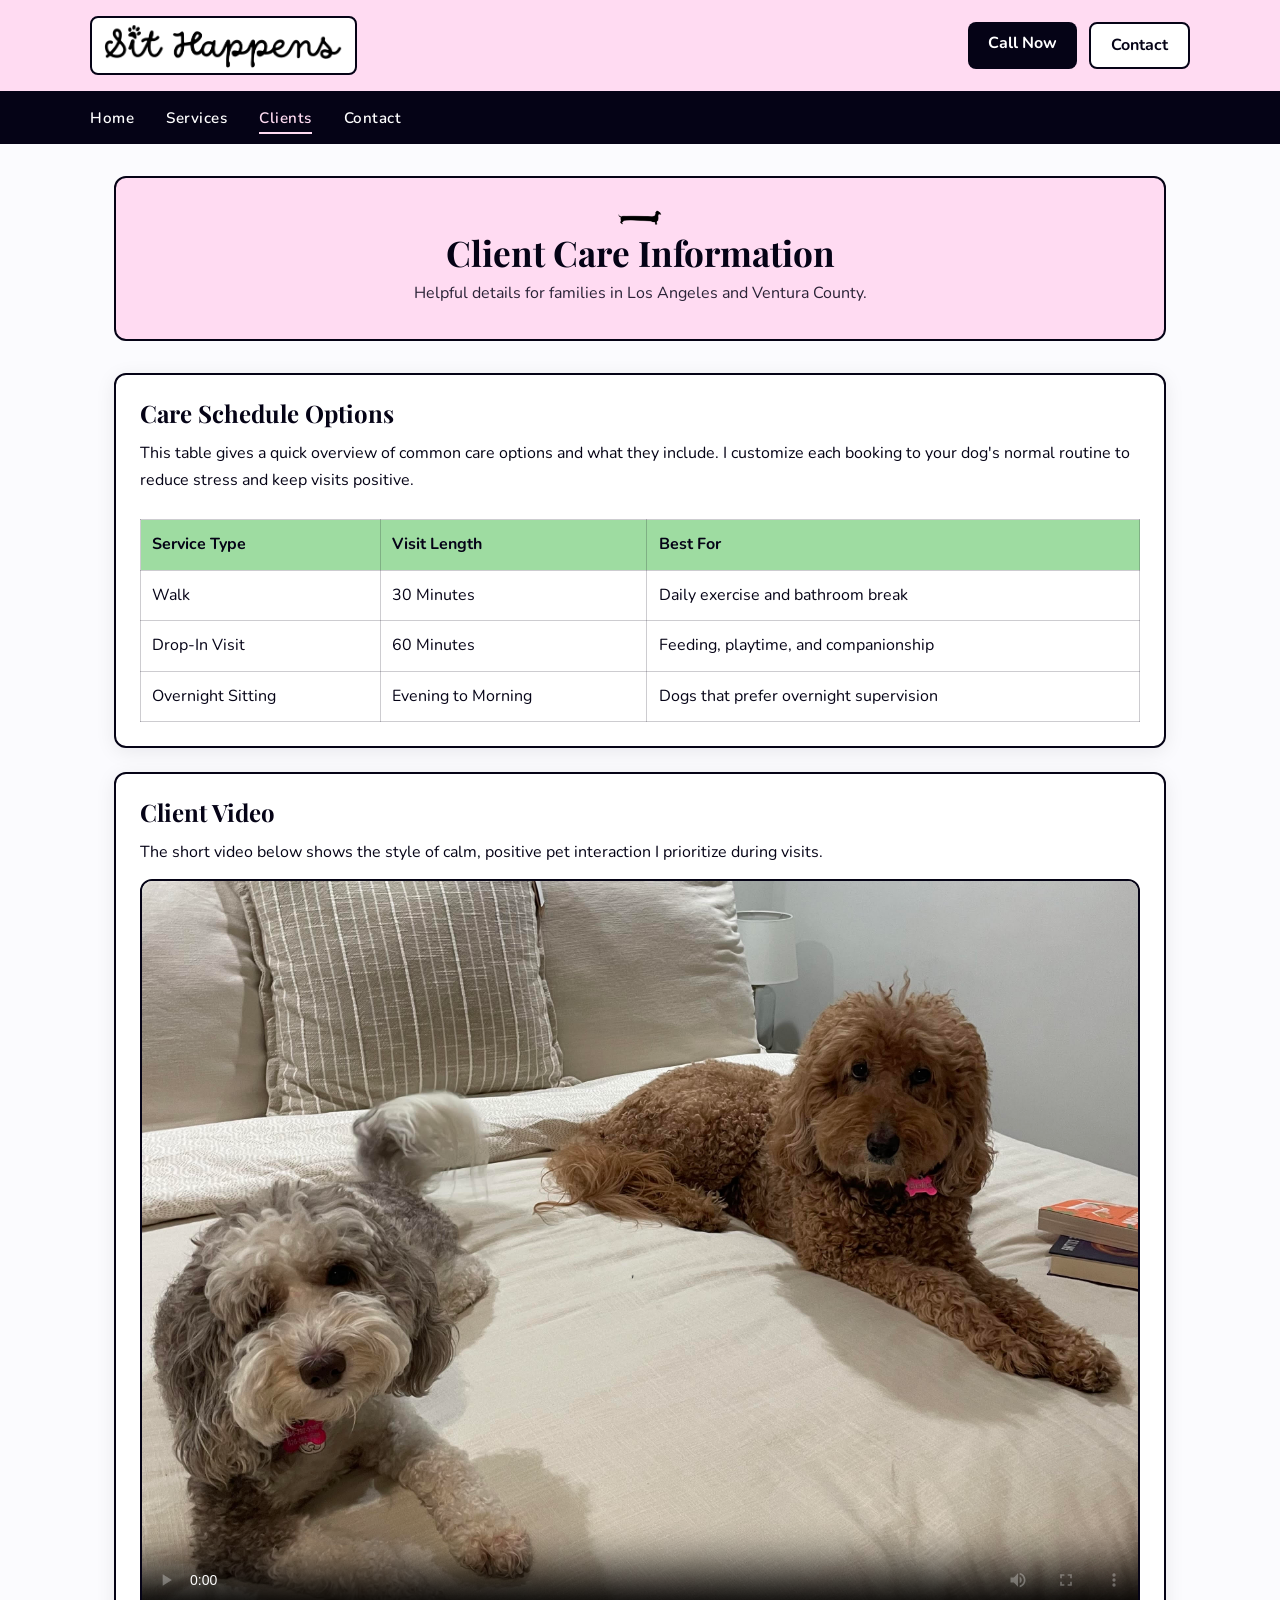
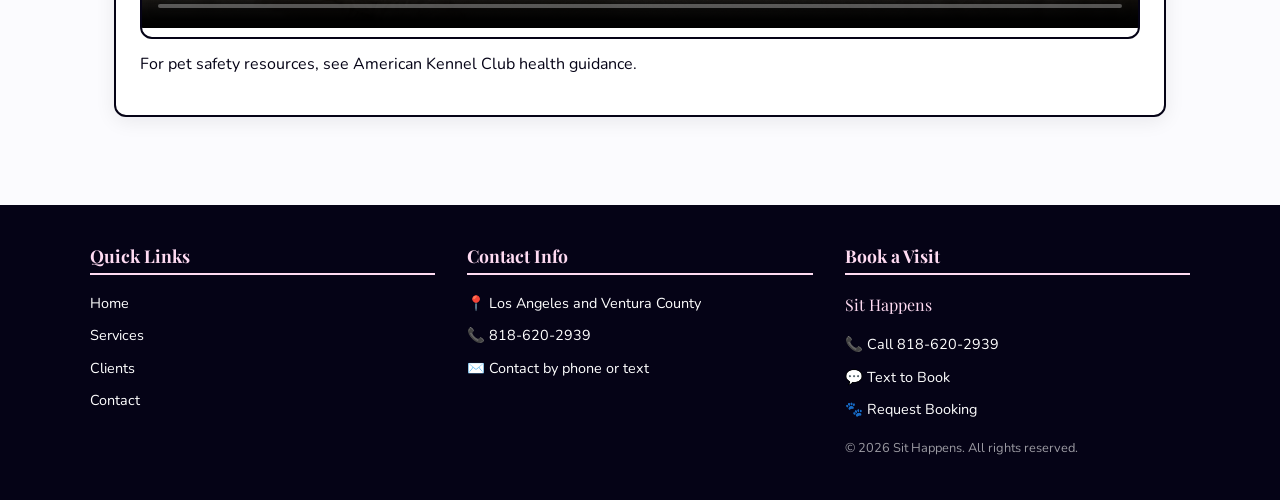
==== clients.html @ eb45d0ac "Sit Happens Files" ====
<!DOCTYPE html>
<html lang="en">
<head>
  <meta charset="UTF-8" />
  <meta name="viewport" content="width=device-width, initial-scale=1.0" />
  <meta name="description" content="Client information, care schedule options, and a short care video from Sit Happens." />
  <meta name="keywords" content="dog care schedule, pet client info, dog sitting plans" />
  <meta name="author" content="Reilly Kelly" />
  <title>Clients | Sit Happens</title>
  <link rel="stylesheet" href="styles.css" />
  <link href="https://fonts.googleapis.com/css2?family=Playfair+Display:wght@400;700&family=Nunito:wght@400;600;700&display=swap" rel="stylesheet" />
</head>
<body>

  <header class="site-header">
    <div class="header-inner">
      <a class="logo" href="index.html" aria-label="Sit Happens Home">
        <img src="sit happens logo.png" alt="Sit Happens logo" class="logo-main" />
      </a>
      <nav class="header-nav">
        <a href="tel:8186202939" class="btn-primary">Call Now</a>
        <a href="contact.html" class="btn-secondary">Contact</a>
      </nav>
    </div>
  </header>

  <nav class="main-nav">
    <ul>
      <li><a href="index.html">Home</a></li>
      <li><a href="services.html">Services</a></li>
      <li><a href="clients.html" class="active">Clients</a></li>
      <li><a href="contact.html">Contact</a></li>
    </ul>
  </nav>

  <main class="subpage-main">
    <section class="subpage-hero">
      <img src="dog logo.png" alt="Sit Happens dog logo" class="page-hero-logo" />
      <h1>Client Care Information</h1>
      <p>Helpful details for families in Los Angeles and Ventura County.</p>
    </section>

    <section class="content-section">
      <h2>Care Schedule Options</h2>
      <p>
        This table gives a quick overview of common care options and what they include. I customize each booking
        to your dog's normal routine to reduce stress and keep visits positive.
      </p>

      <div class="table-wrap">
        <table class="info-table">
          <thead>
            <tr>
              <th>Service Type</th>
              <th>Visit Length</th>
              <th>Best For</th>
            </tr>
          </thead>
          <tbody>
            <tr>
              <td>Walk</td>
              <td>30 Minutes</td>
              <td>Daily exercise and bathroom break</td>
            </tr>
            <tr>
              <td>Drop-In Visit</td>
              <td>60 Minutes</td>
              <td>Feeding, playtime, and companionship</td>
            </tr>
            <tr>
              <td>Overnight Sitting</td>
              <td>Evening to Morning</td>
              <td>Dogs that prefer overnight supervision</td>
            </tr>
          </tbody>
        </table>
      </div>
    </section>

    <section class="content-section">
      <h2>Client Video</h2>
      <p>
        The short video below shows the style of calm, positive pet interaction I prioritize during visits.
      </p>
      <div class="video-wrap">
        <video controls width="100%" poster="bella and lexi.jpg">
          <source src="https://upload.wikimedia.org/wikipedia/commons/transcoded/4/43/Dog_running_and_playing_in_the_snow.webm/Dog_running_and_playing_in_the_snow.webm.360p.vp9.webm" type="video/webm" />
          <source src="https://interactive-examples.mdn.mozilla.net/media/cc0-videos/flower.mp4" type="video/mp4" />
          Your browser does not support the video tag.
        </video>
      </div>
      <p>
        For pet safety resources, see
        <a href="https://www.akc.org/expert-advice/health/" target="_blank" rel="noopener">American Kennel Club health guidance</a>.
      </p>
    </section>
  </main>

  <footer class="site-footer">
    <div class="footer-inner">
      <div class="footer-col">
        <h4>Quick Links</h4>
        <ul>
          <li><a href="index.html">Home</a></li>
          <li><a href="services.html">Services</a></li>
          <li><a href="clients.html">Clients</a></li>
          <li><a href="contact.html">Contact</a></li>
        </ul>
      </div>

      <div class="footer-col">
        <h4>Contact Info</h4>
        <ul>
          <li>📍 Los Angeles and Ventura County</li>
          <li>📞 818-620-2939</li>
          <li>✉️ Contact by phone or text</li>
        </ul>
      </div>

      <div class="footer-col">
        <h4>Book a Visit</h4>
        <div class="footer-brand">
          <p class="footer-brand-text">Sit Happens</p>
        </div>
        <div class="social-links">
          <a href="tel:8186202939">📞 Call 818-620-2939</a>
          <a href="sms:8186202939">💬 Text to Book</a>
          <a href="contact.html">🐾 Request Booking</a>
        </div>
        <p class="copyright">&copy; 2026 Sit Happens. All rights reserved.</p>
      </div>
    </div>
  </footer>

</body>
</html>
---- styles.css ----
/* ============================================
   Sit Happens - Main Stylesheet
   CIS 300 | Reilly Kelly | rfkelly
   ============================================ */

/* ---- CSS VARIABLES (from realtimecolors.com) ---- */
:root {
  --text: #050316;
  --background: #fbfbfe;
  --primary: #ffdbf2;
  --secondary: #9edca1;
  --accent: #ffffff;

  /* Additional custom variables */
  --font-display: 'Playfair Display', serif;
  --font-body: 'Nunito', sans-serif;
  --shadow: 0 4px 20px rgba(5, 3, 22, 0.08);
  --radius: 12px;
  --max-width: 1100px;
}

/* ---- RESET & BASE ---- */
*, *::before, *::after {
  box-sizing: border-box;
  margin: 0;
  padding: 0;
}

body {
  font-family: var(--font-body);
  background-color: var(--background);
  color: var(--text);
  line-height: 1.7;
  font-size: 1rem;
}

a {
  color: inherit;
  text-decoration: none;
}

ul {
  list-style: none;
}

img {
  max-width: 100%;
  display: block;
  border-radius: var(--radius);
}

h1, h2, h3, h4 {
  font-family: var(--font-display);
  line-height: 1.2;
}

/* ---- HEADER ---- */
.site-header {
  background-color: var(--primary);
  padding: 1rem 2rem;
  border-bottom: 2px solid var(--text);
}

.header-inner {
  max-width: var(--max-width);
  margin: 0 auto;
  display: flex;
  align-items: center;
  justify-content: space-between;
}

.logo {
  border: 2px solid var(--text);
  padding: 0.35rem 0.75rem;
  border-radius: 8px;
  background: var(--accent);
  display: inline-flex;
  align-items: center;
}

.logo-main {
  height: 44px;
  width: auto;
  display: block;
}

.header-nav {
  display: flex;
  gap: 0.75rem;
}

/* ---- BUTTONS ---- */
.btn-primary {
  background-color: var(--text);
  color: var(--accent);
  padding: 0.5rem 1.25rem;
  border-radius: 8px;
  font-weight: 700;
  font-family: var(--font-body);
  transition: opacity 0.2s;
  display: inline-block;
}

.btn-primary:hover {
  opacity: 0.85;
}

.btn-secondary {
  background-color: var(--accent);
  color: var(--text);
  padding: 0.5rem 1.25rem;
  border-radius: 8px;
  border: 2px solid var(--text);
  font-weight: 700;
  font-family: var(--font-body);
  transition: background-color 0.2s;
  display: inline-block;
}

.btn-secondary:hover {
  background-color: var(--secondary);
}

.btn-outline {
  background-color: transparent;
  color: var(--text);
  padding: 0.5rem 1.25rem;
  border-radius: 8px;
  border: 2px solid var(--text);
  font-weight: 700;
  font-family: var(--font-body);
  transition: background-color 0.2s;
  display: inline-block;
}

.btn-outline:hover {
  background-color: var(--secondary);
}

/* ---- NAVIGATION ---- */
.main-nav {
  background-color: var(--text);
  padding: 0.75rem 2rem;
}

.main-nav ul {
  max-width: var(--max-width);
  margin: 0 auto;
  display: flex;
  gap: 2rem;
  flex-wrap: wrap;
}

.main-nav a {
  color: var(--accent);
  font-weight: 600;
  font-size: 0.95rem;
  letter-spacing: 0.5px;
  padding: 0.25rem 0;
  border-bottom: 2px solid transparent;
  transition: border-color 0.2s;
}

.main-nav a:hover,
.main-nav a.active {
  border-bottom: 2px solid var(--primary);
  color: var(--primary);
}

.subpage-main {
  max-width: var(--max-width);
  margin: 0 auto;
  padding: 2rem 1.5rem;
}

.subpage-hero {
  background-color: var(--primary);
  border: 2px solid var(--text);
  border-radius: var(--radius);
  text-align: center;
  padding: 2rem 1.25rem;
  margin-bottom: 2rem;
}

.subpage-hero h1 {
  font-size: 2.2rem;
  margin-bottom: 0.35rem;
}

.subpage-hero p {
  font-size: 1rem;
  opacity: 0.85;
}

.page-hero-logo {
  width: 44px;
  height: auto;
  margin: 0 auto 0.45rem;
  display: block;
}

.content-section {
  background-color: var(--accent);
  border: 2px solid var(--text);
  border-radius: var(--radius);
  padding: 1.5rem;
  margin-bottom: 1.5rem;
  box-shadow: var(--shadow);
}

.content-section h2 {
  margin-bottom: 0.75rem;
}

.content-section p {
  margin-bottom: 0.8rem;
}

.table-wrap {
  overflow-x: auto;
}

.info-table {
  width: 100%;
  border-collapse: collapse;
  margin-top: 0.75rem;
}

.info-table th,
.info-table td {
  border: 1px solid rgba(5, 3, 22, 0.2);
  padding: 0.7rem;
  text-align: left;
}

.info-table th {
  background-color: var(--secondary);
}

.video-wrap {
  border: 2px solid var(--text);
  border-radius: var(--radius);
  overflow: hidden;
  margin: 0.75rem 0;
}

.contact-form {
  display: grid;
  gap: 0.55rem;
}

.contact-form label {
  font-weight: 700;
}

.contact-form input,
.contact-form select,
.contact-form textarea {
  width: 100%;
  border: 2px solid rgba(5, 3, 22, 0.2);
  border-radius: 8px;
  padding: 0.6rem 0.7rem;
  font-family: var(--font-body);
  font-size: 1rem;
}

.contact-form .btn-primary {
  margin-top: 0.6rem;
  width: fit-content;
}

.contact-photo {
  width: 100%;
  max-width: 520px;
  border: 2px solid var(--text);
}

/* ---- MAIN / HERO ---- */
main {
  max-width: var(--max-width);
  margin: 0 auto;
  padding: 2rem 1.5rem;
}

.hero {
  display: grid;
  grid-template-columns: 1fr 1fr;
  gap: 2.5rem;
  align-items: center;
  margin-bottom: 3rem;
  padding: 2rem;
  background-color: var(--primary);
  border-radius: var(--radius);
  box-shadow: var(--shadow);
}

.hero-image img {
  width: 100%;
  height: 320px;
  object-fit: cover;
  border-radius: var(--radius);
  border: 3px solid var(--text);
  /* Placeholder style until you add your own photo */
  background: linear-gradient(135deg, var(--secondary), var(--primary));
  min-height: 280px;
}

.hero-text h1 {
  font-size: 2.4rem;
  margin-bottom: 0.5rem;
  color: var(--text);
}

.hero-dog-logo {
  width: 40px;
  height: auto;
  margin-bottom: 0.5rem;
}

.hero-text .subheading {
  font-size: 1.1rem;
  font-weight: 600;
  color: var(--text);
  margin-bottom: 0.75rem;
  font-style: italic;
}

.hero-text p {
  margin-bottom: 1.5rem;
  color: var(--text);
}

.hero-buttons {
  display: flex;
  gap: 0.75rem;
  flex-wrap: wrap;
}

/* ---- FEATURES ---- */
.features {
  display: grid;
  grid-template-columns: repeat(3, 1fr);
  gap: 1.5rem;
  margin-bottom: 3rem;
}

.feature-card {
  background-color: var(--accent);
  border: 2px solid var(--text);
  border-radius: var(--radius);
  padding: 1.5rem;
  text-align: center;
  box-shadow: var(--shadow);
  transition: transform 0.2s, box-shadow 0.2s;
}

.feature-card:hover {
  transform: translateY(-4px);
  box-shadow: 0 8px 30px rgba(5, 3, 22, 0.12);
}

.feature-icon {
  font-size: 2.5rem;
  margin-bottom: 0.75rem;
}

.feature-card h3 {
  font-size: 1.2rem;
  margin-bottom: 0.5rem;
  color: var(--text);
}

.feature-card p {
  font-size: 0.9rem;
  color: var(--text);
  opacity: 0.85;
}

/* ---- TWO COLUMN SECTION ---- */
.two-col-section {
  display: grid;
  grid-template-columns: 1fr 1fr;
  gap: 2rem;
  margin-bottom: 3rem;
}

/* ---- TESTIMONIALS ---- */
.testimonials {
  background-color: var(--secondary);
  border-radius: var(--radius);
  padding: 1.75rem;
  border: 2px solid var(--text);
}

.testimonials h2 {
  font-size: 1.5rem;
  margin-bottom: 1.25rem;
  padding-bottom: 0.5rem;
  border-bottom: 2px solid var(--text);
}

.testimonials li {
  margin-bottom: 1rem;
  padding-bottom: 1rem;
  border-bottom: 1px dashed rgba(5, 3, 22, 0.2);
}

.testimonials li:last-child {
  border-bottom: none;
  margin-bottom: 0;
}

.testimonials p {
  font-style: italic;
  font-size: 0.95rem;
  margin-bottom: 0.25rem;
}

.testimonials span {
  font-weight: 700;
  font-size: 0.85rem;
}

/* ---- BLOG POSTS ---- */
.blog-posts {
  background-color: var(--accent);
  border-radius: var(--radius);
  padding: 1.75rem;
  border: 2px solid var(--text);
}

.blog-posts h2 {
  font-size: 1.5rem;
  margin-bottom: 1.25rem;
  padding-bottom: 0.5rem;
  border-bottom: 2px solid var(--text);
}

.blog-item {
  margin-bottom: 1.25rem;
  padding-bottom: 1.25rem;
  border-bottom: 1px dashed rgba(5, 3, 22, 0.2);
}

.blog-item:last-child {
  border-bottom: none;
  margin-bottom: 0;
}

.blog-item h4 {
  font-family: var(--font-display);
  font-size: 1.05rem;
  margin-bottom: 0.35rem;
}

.blog-item h4 a:hover {
  text-decoration: underline;
}

.blog-item p {
  font-size: 0.9rem;
  opacity: 0.8;
}

/* ---- FOOTER ---- */
.site-footer {
  background-color: var(--text);
  color: var(--accent);
  padding: 2.5rem 2rem;
  margin-top: 2rem;
}

.footer-inner {
  max-width: var(--max-width);
  margin: 0 auto;
  display: grid;
  grid-template-columns: repeat(3, 1fr);
  gap: 2rem;
}

.footer-col h4 {
  font-family: var(--font-display);
  font-size: 1.1rem;
  margin-bottom: 1rem;
  padding-bottom: 0.4rem;
  border-bottom: 2px solid var(--primary);
  color: var(--primary);
}

.footer-col ul li {
  margin-bottom: 0.5rem;
  font-size: 0.9rem;
}

.footer-col ul a:hover {
  color: var(--primary);
  text-decoration: underline;
}

.social-links {
  display: flex;
  flex-direction: column;
  gap: 0.5rem;
  margin-bottom: 1rem;
}

.footer-brand {
  display: flex;
  align-items: center;
  gap: 0.6rem;
  margin-bottom: 0.9rem;
}

.footer-dog-logo {
  width: 28px;
  height: 28px;
  object-fit: contain;
}

.footer-brand-text {
  font-family: var(--font-display);
  font-size: 1rem;
  color: var(--primary);
}

.social-links a {
  font-size: 0.9rem;
  transition: color 0.2s;
}

.social-links a:hover {
  color: var(--secondary);
}

.copyright {
  font-size: 0.8rem;
  opacity: 0.6;
  margin-top: 0.5rem;
}

/* ---- RESPONSIVE ---- */
@media (max-width: 768px) {
  .hero {
    grid-template-columns: 1fr;
  }

  .features {
    grid-template-columns: 1fr;
  }

  .two-col-section {
    grid-template-columns: 1fr;
  }

  .footer-inner {
    grid-template-columns: 1fr;
  }

  .header-inner {
    flex-direction: column;
    gap: 1rem;
    text-align: center;
  }

  .logo-main {
    height: 38px;
  }

  .main-nav ul {
    justify-content: center;
    gap: 1rem;
  }

  .subpage-hero h1 {
    font-size: 1.8rem;
  }
}
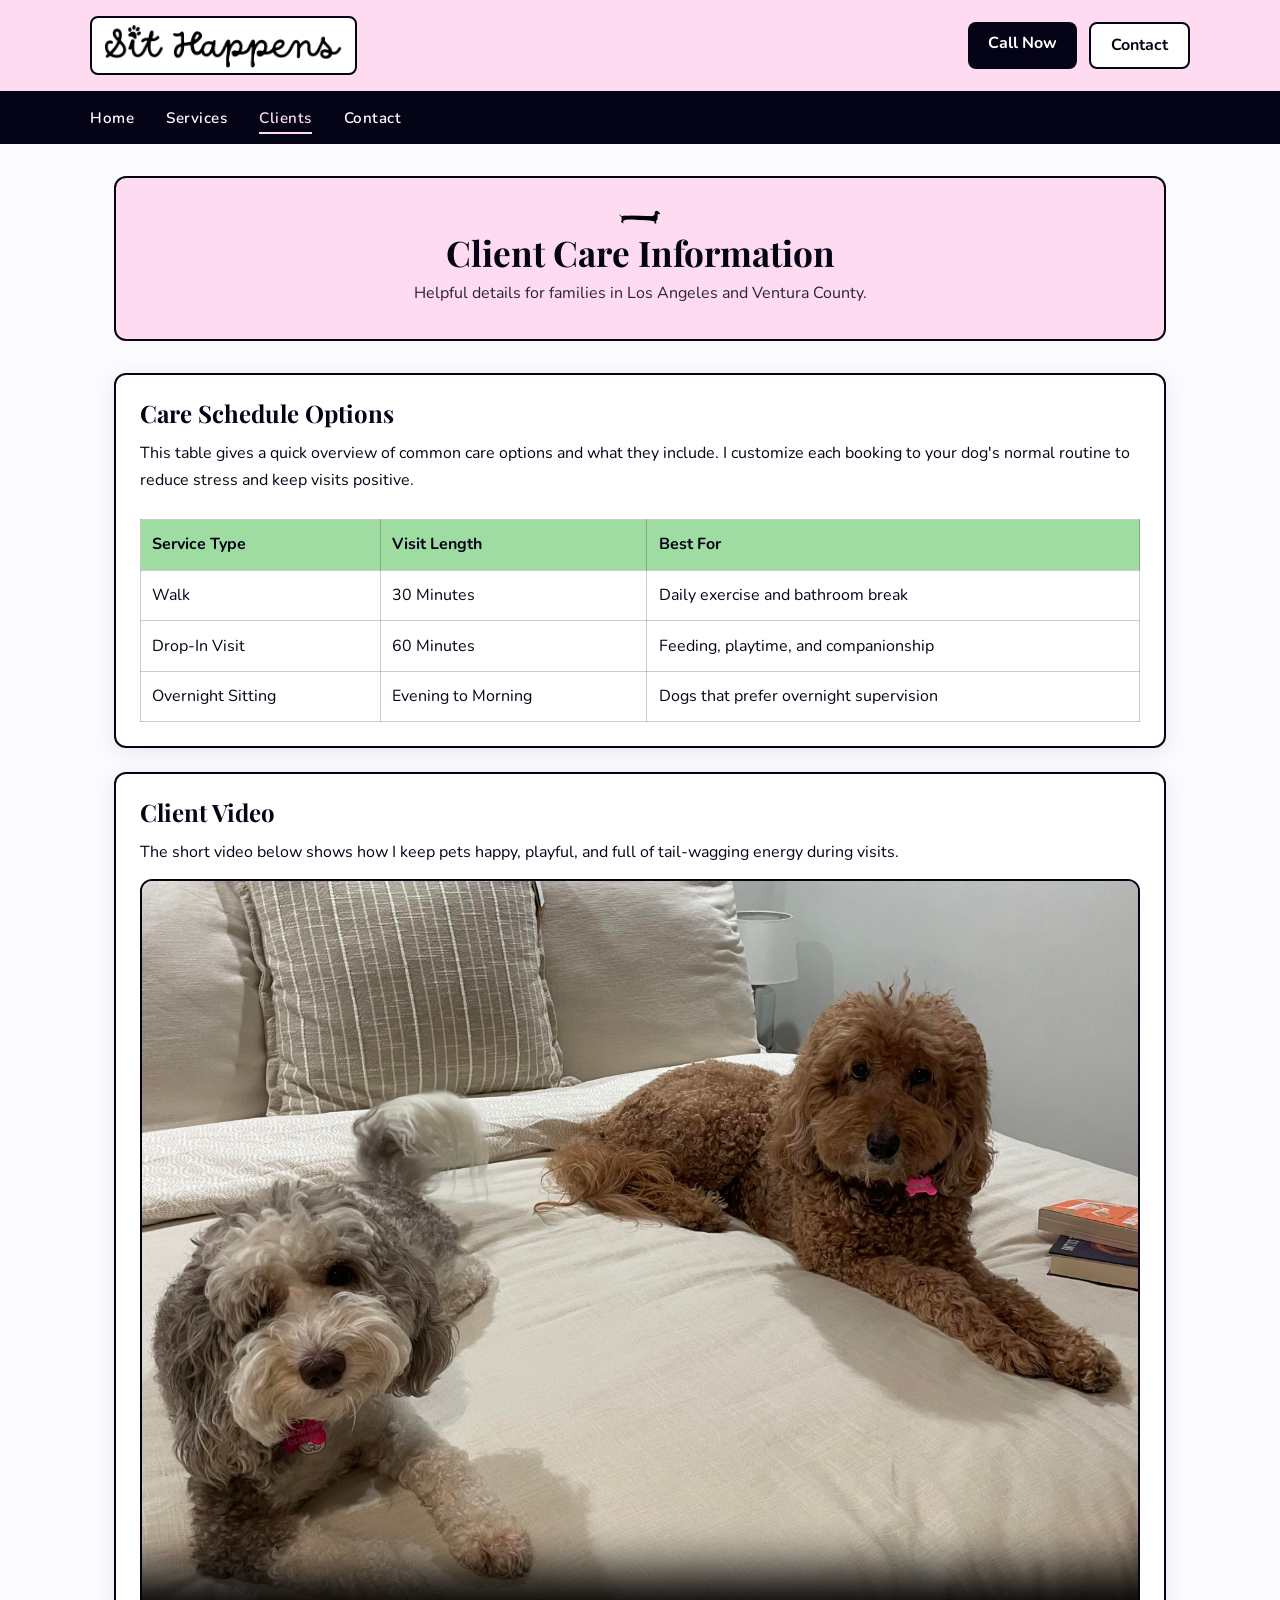
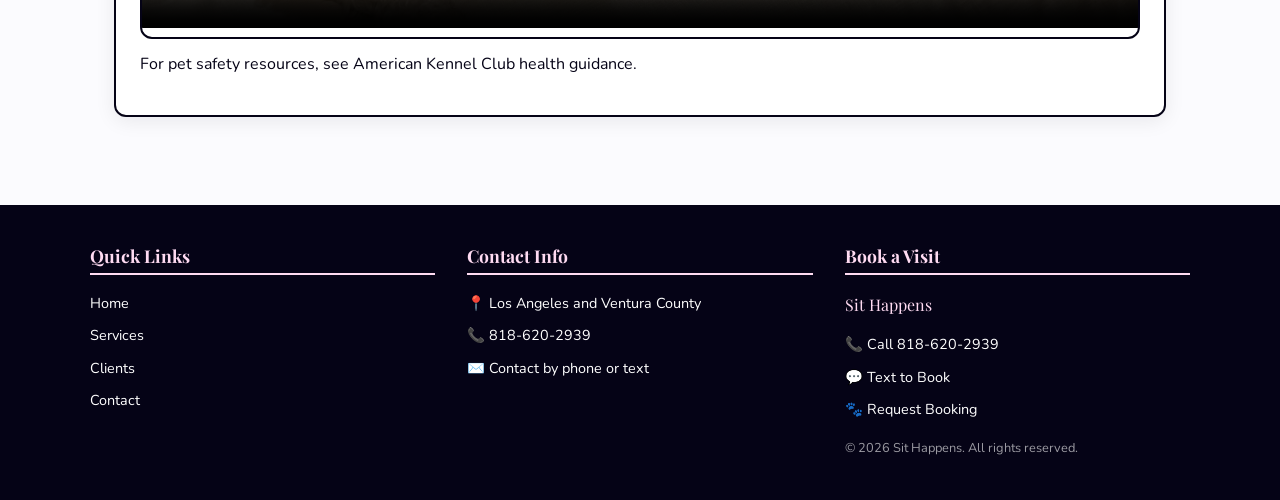
==== commit 702ab649: "Initial website publish" ====
--- a/clients.html
+++ b/clients.html
@@ -80,12 +80,11 @@
     <section class="content-section">
       <h2>Client Video</h2>
       <p>
-        The short video below shows the style of calm, positive pet interaction I prioritize during visits.
+        The short video below shows how I keep pets happy, playful, and full of tail-wagging energy during visits.
       </p>
       <div class="video-wrap">
         <video controls width="100%" poster="bella and lexi.jpg">
-          <source src="https://upload.wikimedia.org/wikipedia/commons/transcoded/4/43/Dog_running_and_playing_in_the_snow.webm/Dog_running_and_playing_in_the_snow.webm.360p.vp9.webm" type="video/webm" />
-          <source src="https://interactive-examples.mdn.mozilla.net/media/cc0-videos/flower.mp4" type="video/mp4" />
+          <source src="dog video.mp4" type="video/mp4" />
           Your browser does not support the video tag.
         </video>
       </div>
--- a/styles.css
+++ b/styles.css
@@ -575,3 +575,286 @@
     font-size: 1.8rem;
   }
 }
+
+/* ============================================
+   Services Page Styles
+   Consolidated into styles.css for CIS300
+   ============================================ */
+
+/* PAGE HERO */
+.page-hero {
+  background-color: var(--primary);
+  text-align: center;
+  padding: 3rem 2rem 2.5rem;
+  border-bottom: 2px solid var(--text);
+}
+
+.page-hero-logo {
+  width: 42px;
+  height: auto;
+  margin: 0 auto 0.5rem;
+}
+
+.page-hero h1 {
+  font-size: 2.8rem;
+  margin-bottom: 0.5rem;
+}
+
+.page-hero p {
+  font-size: 1.15rem;
+  font-style: italic;
+  font-weight: 600;
+  opacity: 0.8;
+}
+
+/* MAIN WRAPPER */
+.services-main {
+  max-width: var(--max-width);
+  margin: 0 auto;
+  padding: 2.5rem 1.5rem;
+}
+
+/* INTRO TEXT */
+.services-intro {
+  text-align: center;
+  max-width: 700px;
+  margin: 0 auto 2.5rem;
+  font-size: 1.05rem;
+  line-height: 1.8;
+  color: var(--text);
+  opacity: 0.85;
+}
+
+/* SERVICE CARDS GRID */
+.services-grid {
+  display: grid;
+  grid-template-columns: repeat(3, 1fr);
+  gap: 1.75rem;
+  margin-bottom: 3.5rem;
+  align-items: start;
+}
+
+.service-card {
+  background-color: var(--accent);
+  border: 2px solid var(--text);
+  border-radius: var(--radius);
+  padding: 1.75rem;
+  position: relative;
+  box-shadow: var(--shadow);
+  transition: transform 0.25s, box-shadow 0.25s;
+  display: flex;
+  flex-direction: column;
+  gap: 0.75rem;
+}
+
+.service-card:hover {
+  transform: translateY(-6px);
+  box-shadow: 0 12px 36px rgba(5, 3, 22, 0.14);
+}
+
+/* Featured card gets the secondary (green) accent */
+.service-card.featured {
+  background-color: var(--secondary);
+  border-width: 3px;
+}
+
+.service-badge {
+  position: absolute;
+  top: -14px;
+  left: 50%;
+  transform: translateX(-50%);
+  background-color: var(--text);
+  color: var(--primary);
+  font-family: var(--font-body);
+  font-size: 0.75rem;
+  font-weight: 700;
+  letter-spacing: 1px;
+  text-transform: uppercase;
+  padding: 0.25rem 0.85rem;
+  border-radius: 20px;
+  white-space: nowrap;
+}
+
+.service-icon {
+  font-size: 2.75rem;
+  line-height: 1;
+}
+
+.service-card h2 {
+  font-size: 1.6rem;
+  color: var(--text);
+}
+
+.service-desc {
+  font-size: 0.92rem;
+  line-height: 1.65;
+  color: var(--text);
+  opacity: 0.85;
+  margin-bottom: 0.5rem;
+}
+
+/* PRICING TABLE */
+.pricing-table {
+  border-top: 1px solid rgba(5, 3, 22, 0.15);
+  padding-top: 0.75rem;
+  display: flex;
+  flex-direction: column;
+  gap: 0.45rem;
+  margin-bottom: 0.5rem;
+}
+
+.price-row {
+  display: flex;
+  align-items: baseline;
+  gap: 0.35rem;
+}
+
+.price-label {
+  font-size: 0.88rem;
+  font-weight: 600;
+  white-space: nowrap;
+  color: var(--text);
+}
+
+.price-dots {
+  flex: 1;
+  border-bottom: 2px dotted rgba(5, 3, 22, 0.25);
+  margin: 0 0.35rem;
+  margin-bottom: 3px;
+}
+
+.price-amount {
+  font-family: var(--font-display);
+  font-size: 1rem;
+  font-weight: 700;
+  white-space: nowrap;
+  color: var(--text);
+}
+
+.price-row.additional .price-label,
+.price-row.additional .price-amount {
+  opacity: 0.7;
+  font-size: 0.82rem;
+}
+
+.price-row.overnight {
+  margin-top: 0.4rem;
+  padding-top: 0.4rem;
+  border-top: 1px dashed rgba(5, 3, 22, 0.2);
+}
+
+.price-row.overnight .price-label,
+.price-row.overnight .price-amount {
+  font-weight: 700;
+  color: var(--text);
+}
+
+.price-row.overnight .price-amount {
+  font-size: 1.05rem;
+}
+
+/* CTA BUTTON inside card */
+.service-cta {
+  margin-top: auto;
+  text-align: center;
+  padding: 0.6rem 1.25rem;
+  border-radius: 8px;
+}
+
+/* GOOD TO KNOW SECTION */
+.service-notes {
+  margin-bottom: 3rem;
+}
+
+.service-notes h2 {
+  font-size: 1.8rem;
+  text-align: center;
+  margin-bottom: 1.5rem;
+}
+
+.notes-grid {
+  display: grid;
+  grid-template-columns: repeat(4, 1fr);
+  gap: 1.25rem;
+}
+
+.note-item {
+  background-color: var(--primary);
+  border: 2px solid var(--text);
+  border-radius: var(--radius);
+  padding: 1.25rem;
+  text-align: center;
+}
+
+.note-icon {
+  font-size: 2rem;
+  display: block;
+  margin-bottom: 0.5rem;
+}
+
+.note-item h4 {
+  font-size: 1rem;
+  margin-bottom: 0.4rem;
+}
+
+.note-item p {
+  font-size: 0.88rem;
+  line-height: 1.6;
+  opacity: 0.85;
+}
+
+/* CTA BANNER */
+.cta-banner {
+  background-color: var(--text);
+  color: var(--accent);
+  border-radius: var(--radius);
+  padding: 2.5rem;
+  text-align: center;
+  margin-bottom: 1rem;
+}
+
+.cta-banner h2 {
+  font-size: 2rem;
+  color: var(--primary);
+  margin-bottom: 0.5rem;
+}
+
+.cta-banner p {
+  margin-bottom: 1.5rem;
+  opacity: 0.85;
+}
+
+.cta-banner .btn-primary {
+  background-color: var(--primary);
+  color: var(--text);
+  font-size: 1rem;
+  padding: 0.75rem 2rem;
+}
+
+.cta-banner .btn-primary:hover {
+  opacity: 0.9;
+}
+
+/* SERVICES RESPONSIVE */
+@media (max-width: 900px) {
+  .services-grid {
+    grid-template-columns: 1fr;
+    max-width: 480px;
+    margin-left: auto;
+    margin-right: auto;
+  }
+
+  .notes-grid {
+    grid-template-columns: repeat(2, 1fr);
+  }
+}
+
+@media (max-width: 600px) {
+  .notes-grid {
+    grid-template-columns: 1fr;
+  }
+
+  .page-hero h1 {
+    font-size: 2rem;
+  }
+}
